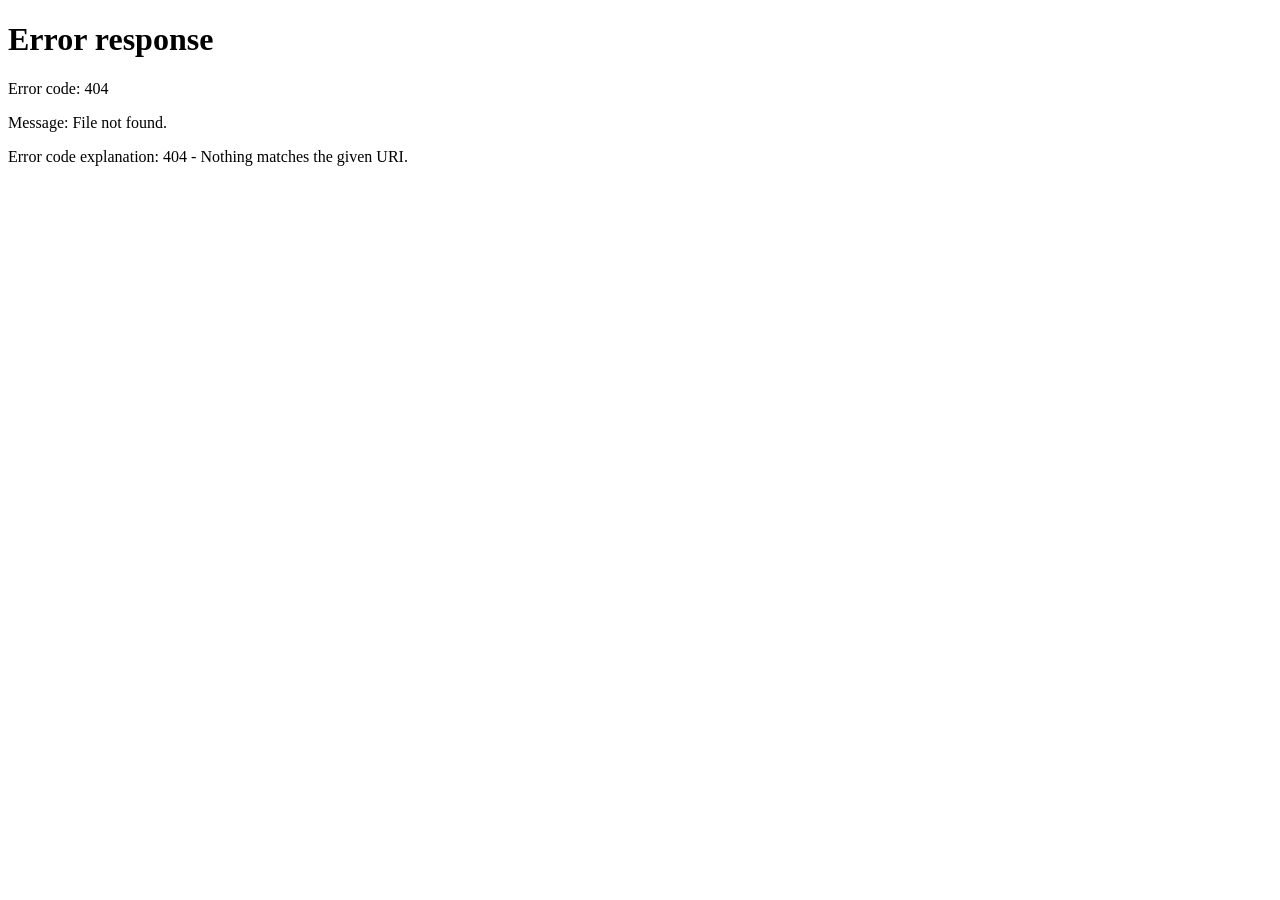
==== docs/index.html @ 7adda2de "feat: release v0.1.0 local broker, Chrome intake, contextual memory, and MCP installer" ====
<!doctype html>
<html lang="en">
<head>
  <meta charset="utf-8">
  <meta name="viewport" content="width=device-width, initial-scale=1">
  <meta http-equiv="refresh" content="0; url=/demo/">
  <meta name="description" content="Agent Autofill · macOS-first local personal-data broker">
  <title>Agent Autofill · macOS-first demo</title>
</head>
<body>
  <p>Opening the <a href="/demo/">Agent Autofill demo</a>…</p>
</body>
</html>
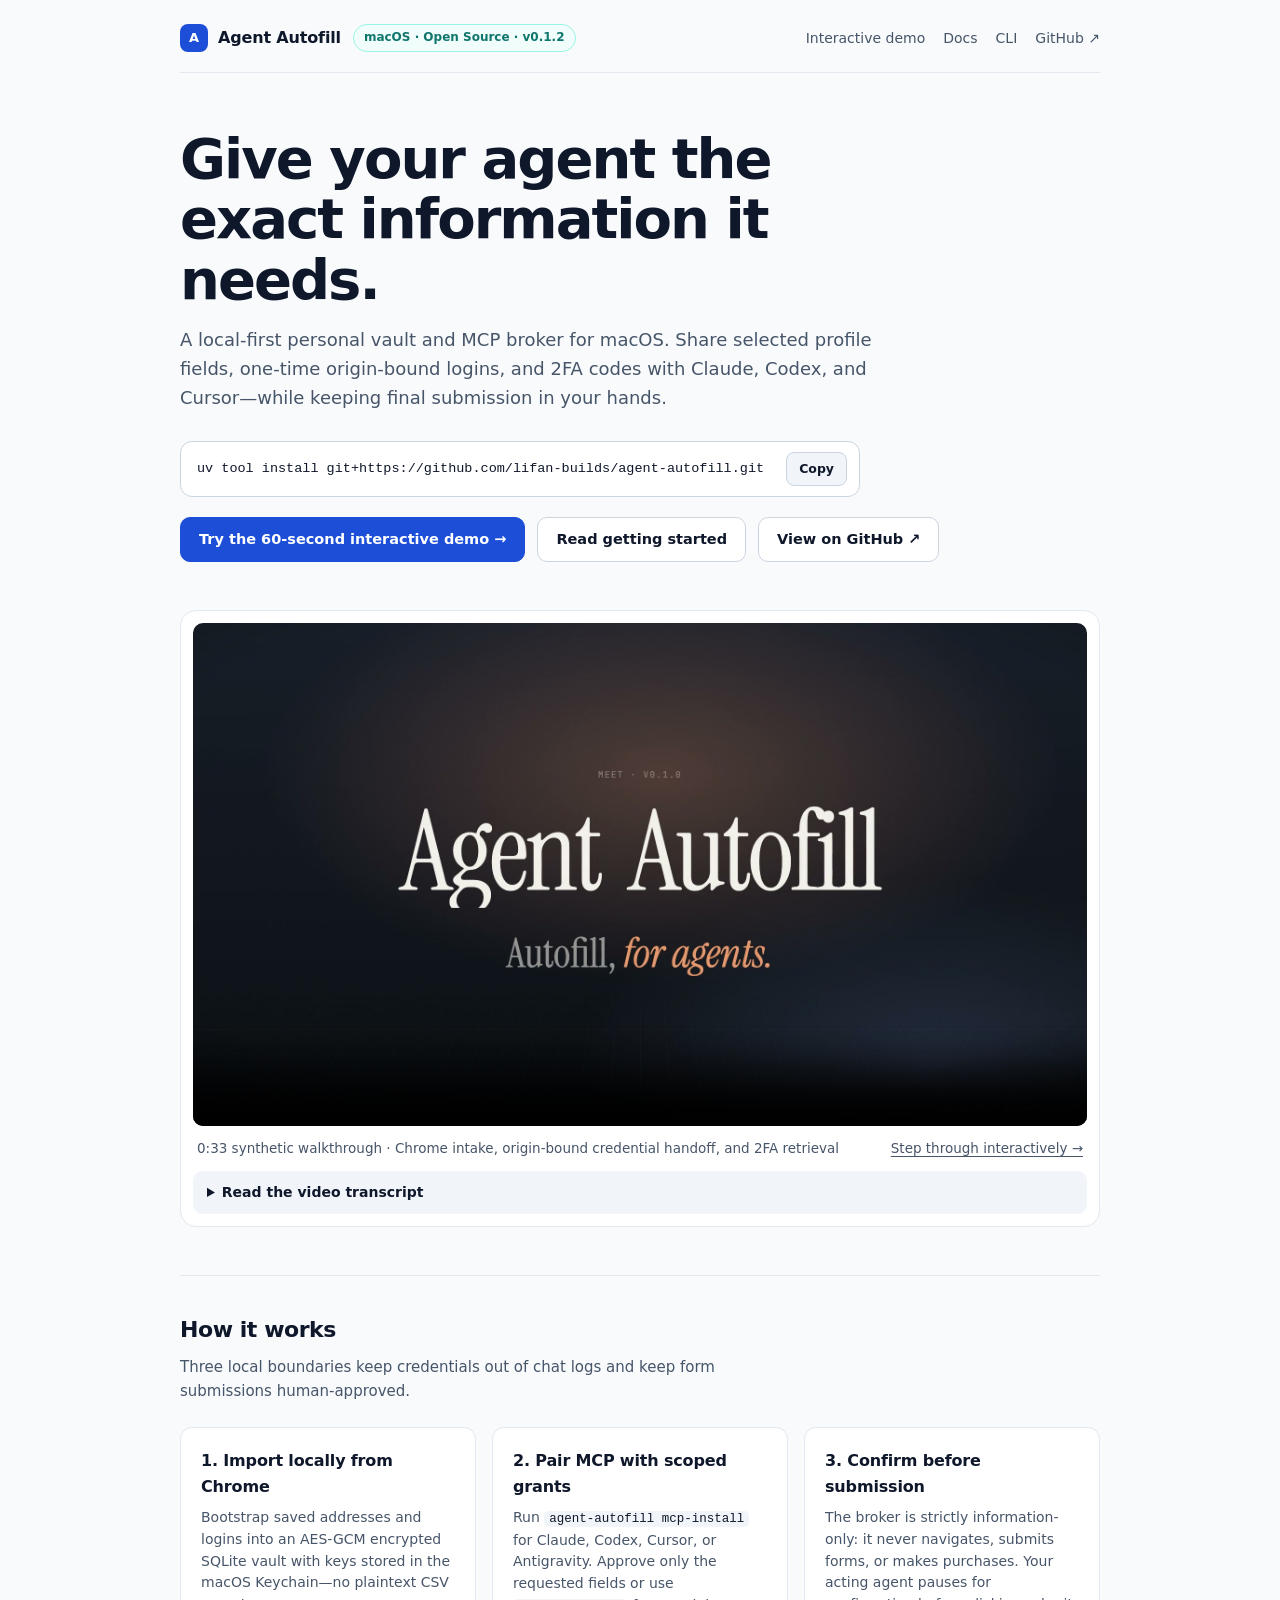
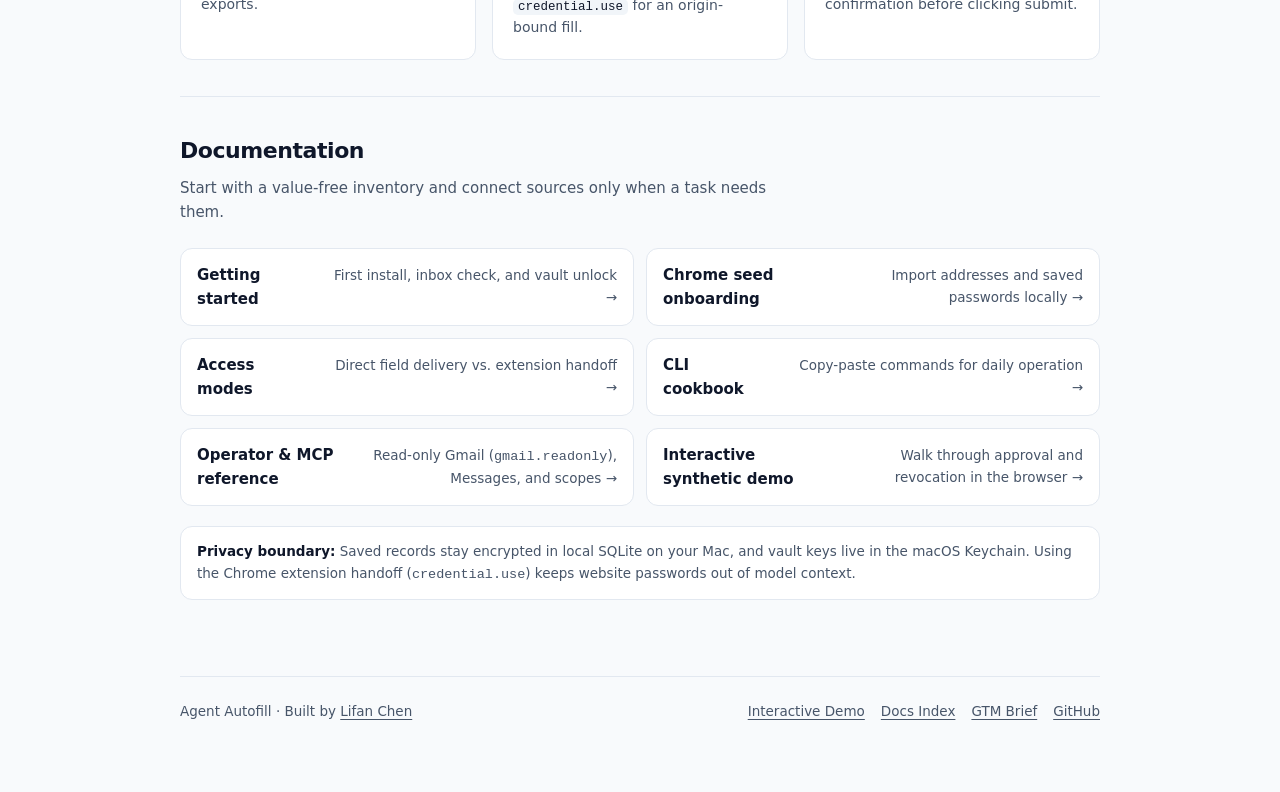
==== commit 86959003: "Redesign product landing page and streamline interactive demo" ====
--- a/docs/index.html
+++ b/docs/index.html
@@ -3,11 +3,552 @@
 <head>
   <meta charset="utf-8">
   <meta name="viewport" content="width=device-width, initial-scale=1">
-  <meta http-equiv="refresh" content="0; url=/demo/">
-  <meta name="description" content="Agent Autofill · macOS-first local personal-data broker">
-  <title>Agent Autofill · macOS-first demo</title>
+  <meta name="description" content="Agent Autofill is a local-first personal vault and MCP broker for AI agents on macOS: Chrome intake, origin-bound credential handoff, and scoped 2FA retrieval.">
+  <meta property="og:title" content="Agent Autofill — Give your agent the exact information it needs">
+  <meta property="og:description" content="Local-first personal vault and MCP broker for AI agents on macOS. Share selected fields, origin-bound logins, and 2FA codes with explicit approval.">
+  <meta property="og:type" content="website">
+  <meta property="og:image" content="assets/agent-autofill-tour.jpg">
+  <meta name="twitter:card" content="summary_large_image">
+  <title>Agent Autofill — Local personal-data broker for AI agents</title>
+  <style>
+    :root {
+      color-scheme: light;
+      --bg: #f8fafc;
+      --surface: #ffffff;
+      --surface-subtle: #f1f5f9;
+      --ink: #0f172a;
+      --muted: #475569;
+      --line: #e2e8f0;
+      --line-strong: #cbd5e1;
+      --accent: #1d4ed8;
+      --accent-hover: #1e40af;
+      --accent-soft: #eff6ff;
+      --teal: #0f766e;
+      --teal-soft: #f0fdfa;
+      font-family: -apple-system, BlinkMacSystemFont, "Segoe UI", system-ui, sans-serif;
+    }
+
+    * {
+      box-sizing: border-box;
+    }
+
+    ::selection {
+      background: #dbeafe;
+      color: var(--ink);
+    }
+
+    body {
+      margin: 0;
+      background-color: var(--bg);
+      color: var(--ink);
+      font-size: 16px;
+      line-height: 1.6;
+      -webkit-font-smoothing: antialiased;
+    }
+
+    a {
+      color: inherit;
+      text-underline-offset: 0.2em;
+    }
+
+    a:focus-visible,
+    button:focus-visible,
+    summary:focus-visible {
+      outline: 2px solid var(--accent);
+      outline-offset: 3px;
+      border-radius: 6px;
+    }
+
+    .shell {
+      max-width: 960px;
+      margin: 0 auto;
+      padding: 24px 20px 72px;
+    }
+
+    .topbar {
+      display: flex;
+      align-items: center;
+      justify-content: space-between;
+      gap: 16px;
+      padding-bottom: 20px;
+      border-bottom: 1px solid var(--line);
+    }
+
+    .brand {
+      display: inline-flex;
+      align-items: center;
+      gap: 10px;
+      font-weight: 700;
+      font-size: 16px;
+      text-decoration: none;
+      letter-spacing: -0.01em;
+    }
+
+    .brand-mark {
+      display: grid;
+      place-items: center;
+      width: 28px;
+      height: 28px;
+      border-radius: 8px;
+      background-color: var(--accent);
+      color: #ffffff;
+      font-size: 13px;
+      font-weight: 700;
+    }
+
+    .badge {
+      display: inline-flex;
+      align-items: center;
+      gap: 6px;
+      padding: 3px 10px;
+      border-radius: 999px;
+      background-color: var(--teal-soft);
+      border: 1px solid #99f6e4;
+      color: var(--teal);
+      font-size: 12px;
+      font-weight: 600;
+    }
+
+    .nav-links {
+      display: flex;
+      align-items: center;
+      gap: 18px;
+      font-size: 14px;
+      font-weight: 500;
+      color: var(--muted);
+    }
+
+    .nav-links a {
+      text-decoration: none;
+    }
+
+    .nav-links a:hover {
+      color: var(--ink);
+    }
+
+    .hero {
+      padding: 56px 0 40px;
+    }
+
+    h1 {
+      margin: 0 0 16px;
+      max-width: 18ch;
+      font-size: clamp(2.25rem, 4.8vw, 3.5rem);
+      line-height: 1.08;
+      letter-spacing: -0.035em;
+      font-weight: 750;
+    }
+
+    .lede {
+      margin: 0 0 28px;
+      max-width: 64ch;
+      color: var(--muted);
+      font-size: 18px;
+      line-height: 1.6;
+    }
+
+    .install-bar {
+      display: flex;
+      align-items: center;
+      justify-content: space-between;
+      gap: 12px;
+      max-width: 680px;
+      padding: 10px 12px 10px 16px;
+      background-color: var(--surface);
+      border: 1px solid var(--line-strong);
+      border-radius: 12px;
+      margin-bottom: 20px;
+    }
+
+    .install-bar code {
+      font-family: ui-monospace, SFMono-Regular, Menlo, monospace;
+      font-size: 13.5px;
+      color: var(--ink);
+      overflow-x: auto;
+      white-space: nowrap;
+    }
+
+    .copy-btn {
+      flex: none;
+      padding: 6px 12px;
+      border: 1px solid var(--line-strong);
+      border-radius: 8px;
+      background-color: var(--surface-subtle);
+      color: var(--ink);
+      font: inherit;
+      font-size: 12.5px;
+      font-weight: 600;
+      cursor: pointer;
+      transition: background-color 150ms ease;
+    }
+
+    .copy-btn:hover {
+      background-color: var(--line);
+    }
+
+    .actions {
+      display: flex;
+      flex-wrap: wrap;
+      align-items: center;
+      gap: 12px;
+    }
+
+    .btn {
+      display: inline-flex;
+      align-items: center;
+      justify-content: center;
+      padding: 10px 18px;
+      border-radius: 10px;
+      font-size: 14.5px;
+      font-weight: 600;
+      text-decoration: none;
+      transition: background-color 150ms ease, border-color 150ms ease;
+    }
+
+    .btn-primary {
+      background-color: var(--accent);
+      color: #ffffff;
+      border: 1px solid var(--accent);
+    }
+
+    .btn-primary:hover {
+      background-color: var(--accent-hover);
+    }
+
+    .btn-secondary {
+      background-color: var(--surface);
+      color: var(--ink);
+      border: 1px solid var(--line-strong);
+    }
+
+    .btn-secondary:hover {
+      background-color: var(--surface-subtle);
+    }
+
+    .media-frame {
+      margin: 8px 0 48px;
+      padding: 12px;
+      background-color: var(--surface);
+      border: 1px solid var(--line);
+      border-radius: 16px;
+    }
+
+    .media-frame video {
+      display: block;
+      width: 100%;
+      height: auto;
+      border-radius: 10px;
+    }
+
+    .media-meta {
+      display: flex;
+      flex-wrap: wrap;
+      align-items: center;
+      justify-content: space-between;
+      gap: 12px;
+      padding: 12px 4px 4px;
+      color: var(--muted);
+      font-size: 13.5px;
+    }
+
+    details.transcript {
+      margin-top: 8px;
+      padding: 10px 14px;
+      background-color: var(--surface-subtle);
+      border-radius: 10px;
+      font-size: 14px;
+      color: var(--muted);
+    }
+
+    details.transcript summary {
+      cursor: pointer;
+      font-weight: 600;
+      color: var(--ink);
+    }
+
+    details.transcript p {
+      margin: 10px 0 0;
+      max-width: 68ch;
+    }
+
+    .section {
+      padding: 36px 0;
+      border-top: 1px solid var(--line);
+    }
+
+    .section h2 {
+      margin: 0 0 8px;
+      font-size: 22px;
+      letter-spacing: -0.02em;
+    }
+
+    .section-intro {
+      margin: 0 0 24px;
+      color: var(--muted);
+      max-width: 62ch;
+      font-size: 15px;
+    }
+
+    .steps-grid {
+      display: grid;
+      grid-template-columns: repeat(3, 1fr);
+      gap: 16px;
+    }
+
+    .step-item {
+      padding: 20px;
+      background-color: var(--surface);
+      border: 1px solid var(--line);
+      border-radius: 12px;
+    }
+
+    .step-item h3 {
+      margin: 0 0 8px;
+      font-size: 16px;
+      letter-spacing: -0.01em;
+    }
+
+    .step-item p {
+      margin: 0;
+      color: var(--muted);
+      font-size: 14px;
+      line-height: 1.55;
+    }
+
+    .step-item code {
+      font-family: ui-monospace, SFMono-Regular, Menlo, monospace;
+      font-size: 12.5px;
+      padding: 1px 5px;
+      border-radius: 5px;
+      background-color: var(--surface-subtle);
+      color: var(--ink);
+    }
+
+    .docs-grid {
+      display: grid;
+      grid-template-columns: repeat(2, 1fr);
+      gap: 12px;
+    }
+
+    .doc-link {
+      display: flex;
+      align-items: baseline;
+      justify-content: space-between;
+      gap: 12px;
+      padding: 14px 16px;
+      background-color: var(--surface);
+      border: 1px solid var(--line);
+      border-radius: 12px;
+      text-decoration: none;
+      transition: border-color 150ms ease, background-color 150ms ease;
+    }
+
+    .doc-link:hover {
+      border-color: var(--accent);
+      background-color: var(--accent-soft);
+    }
+
+    .doc-link strong {
+      font-size: 15px;
+      color: var(--ink);
+    }
+
+    .doc-link span {
+      font-size: 13.5px;
+      color: var(--muted);
+      text-align: right;
+    }
+
+    .trust-note {
+      margin-top: 20px;
+      padding: 14px 16px;
+      border-radius: 12px;
+      background-color: var(--surface);
+      border: 1px solid var(--line);
+      color: var(--muted);
+      font-size: 13.5px;
+    }
+
+    .trust-note strong {
+      color: var(--ink);
+    }
+
+    .footer {
+      display: flex;
+      flex-wrap: wrap;
+      justify-content: space-between;
+      gap: 16px;
+      margin-top: 40px;
+      padding-top: 24px;
+      border-top: 1px solid var(--line);
+      color: var(--muted);
+      font-size: 13.5px;
+    }
+
+    .footer-links {
+      display: flex;
+      flex-wrap: wrap;
+      gap: 16px;
+    }
+
+    @media (max-width: 760px) {
+      .steps-grid,
+      .docs-grid {
+        grid-template-columns: 1fr;
+      }
+
+      .topbar {
+        flex-direction: column;
+        align-items: flex-start;
+      }
+
+      .hero {
+        padding: 36px 0 28px;
+      }
+
+      .doc-link {
+        flex-direction: column;
+        gap: 4px;
+      }
+
+      .doc-link span {
+        text-align: left;
+      }
+    }
+  </style>
 </head>
 <body>
-  <p>Opening the <a href="/demo/">Agent Autofill demo</a>…</p>
+  <main class="shell">
+    <header class="topbar">
+      <div style="display:flex;align-items:center;gap:12px;flex-wrap:wrap">
+        <a class="brand" href="./">
+          <span class="brand-mark" aria-hidden="true">A</span>
+          <span>Agent Autofill</span>
+        </a>
+        <span class="badge">macOS · Open Source · v0.1.2</span>
+      </div>
+      <nav class="nav-links" aria-label="Primary">
+        <a href="demo/">Interactive demo</a>
+        <a href="getting-started.md">Docs</a>
+        <a href="cli.md">CLI</a>
+        <a href="https://github.com/lifan-builds/agent-autofill">GitHub ↗</a>
+      </nav>
+    </header>
+
+    <section class="hero" aria-labelledby="hero-title">
+      <h1 id="hero-title">Give your agent the exact information it needs.</h1>
+      <p class="lede">
+        A local-first personal vault and MCP broker for macOS. Share selected profile fields, one-time origin-bound logins, and 2FA codes with Claude, Codex, and Cursor—while keeping final submission in your hands.
+      </p>
+
+      <div class="install-bar" role="region" aria-label="Install command">
+        <code id="installCmd">uv tool install git+https://github.com/lifan-builds/agent-autofill.git</code>
+        <button type="button" class="copy-btn" id="copyBtn">Copy</button>
+      </div>
+
+      <div class="actions">
+        <a class="btn btn-primary" href="demo/">Try the 60-second interactive demo →</a>
+        <a class="btn btn-secondary" href="getting-started.md">Read getting started</a>
+        <a class="btn btn-secondary" href="https://github.com/lifan-builds/agent-autofill">View on GitHub ↗</a>
+      </div>
+    </section>
+
+    <section aria-label="Product walkthrough video">
+      <div class="media-frame">
+        <video controls playsinline preload="metadata" poster="assets/agent-autofill-tour.jpg" width="1920" height="1080" aria-label="Agent Autofill 33-second product tour">
+          <source src="assets/agent-autofill-tour.mp4" type="video/mp4">
+          <p><a href="assets/agent-autofill-tour.mp4">Download the 33-second product tour (MP4)</a>.</p>
+        </video>
+        <div class="media-meta">
+          <span>0:33 synthetic walkthrough · Chrome intake, origin-bound credential handoff, and 2FA retrieval</span>
+          <a href="demo/">Step through interactively →</a>
+        </div>
+        <details class="transcript">
+          <summary>Read the video transcript</summary>
+          <p>Every time an AI agent hits a form, you end up retyping your address, pasting a password into chat, or hunting down a verification code. Agent Autofill is a local-first personal vault for AI agents on your Mac. Start from Chrome: it organizes saved addresses, confirms Home versus Work, and remembers those meanings across tasks. When a site needs a login or a two-factor code, it hands off a one-time, origin-bound token and pulls the code from connected email or Messages so your raw password never enters model context. And before anything is submitted, you stay in control.</p>
+        </details>
+      </div>
+    </section>
+
+    <section class="section" aria-labelledby="how-title">
+      <h2 id="how-title">How it works</h2>
+      <p class="section-intro">Three local boundaries keep credentials out of chat logs and keep form submissions human-approved.</p>
+      <div class="steps-grid">
+        <article class="step-item">
+          <h3>1. Import locally from Chrome</h3>
+          <p>Bootstrap saved addresses and logins into an AES-GCM encrypted SQLite vault with keys stored in the macOS Keychain—no plaintext CSV exports.</p>
+        </article>
+        <article class="step-item">
+          <h3>2. Pair MCP with scoped grants</h3>
+          <p>Run <code>agent-autofill mcp-install</code> for Claude, Codex, Cursor, or Antigravity. Approve only the requested fields or use <code>credential.use</code> for an origin-bound fill.</p>
+        </article>
+        <article class="step-item">
+          <h3>3. Confirm before submission</h3>
+          <p>The broker is strictly information-only: it never navigates, submits forms, or makes purchases. Your acting agent pauses for confirmation before clicking submit.</p>
+        </article>
+      </div>
+    </section>
+
+    <section class="section" aria-labelledby="docs-title">
+      <h2 id="docs-title">Documentation</h2>
+      <p class="section-intro">Start with a value-free inventory and connect sources only when a task needs them.</p>
+      <div class="docs-grid">
+        <a class="doc-link" href="getting-started.md">
+          <strong>Getting started</strong>
+          <span>First install, inbox check, and vault unlock →</span>
+        </a>
+        <a class="doc-link" href="chrome-seed-onboarding.md">
+          <strong>Chrome seed onboarding</strong>
+          <span>Import addresses and saved passwords locally →</span>
+        </a>
+        <a class="doc-link" href="access-modes.md">
+          <strong>Access modes</strong>
+          <span>Direct field delivery vs. extension handoff →</span>
+        </a>
+        <a class="doc-link" href="cli.md">
+          <strong>CLI cookbook</strong>
+          <span>Copy-paste commands for daily operation →</span>
+        </a>
+        <a class="doc-link" href="agent-autofill.md">
+          <strong>Operator &amp; MCP reference</strong>
+          <span>Read-only Gmail (<code>gmail.readonly</code>), Messages, and scopes →</span>
+        </a>
+        <a class="doc-link" href="demo/">
+          <strong>Interactive synthetic demo</strong>
+          <span>Walk through approval and revocation in the browser →</span>
+        </a>
+      </div>
+      <div class="trust-note">
+        <strong>Privacy boundary:</strong> Saved records stay encrypted in local SQLite on your Mac, and vault keys live in the macOS Keychain. Using the Chrome extension handoff (<code>credential.use</code>) keeps website passwords out of model context.
+      </div>
+    </section>
+
+    <footer class="footer">
+      <span>Agent Autofill · Built by <a href="https://clifan.com">Lifan Chen</a></span>
+      <div class="footer-links">
+        <a href="demo/">Interactive Demo</a>
+        <a href="index.md">Docs Index</a>
+        <a href="gtm.md">GTM Brief</a>
+        <a href="https://github.com/lifan-builds/agent-autofill">GitHub</a>
+      </div>
+    </footer>
+  </main>
+
+  <script>
+    (() => {
+      const btn = document.getElementById("copyBtn");
+      const cmd = document.getElementById("installCmd");
+      if (!btn || !cmd) return;
+      btn.addEventListener("click", async () => {
+        try {
+          await navigator.clipboard.writeText(cmd.textContent.trim());
+          btn.textContent = "Copied";
+          setTimeout(() => { btn.textContent = "Copy"; }, 1800);
+        } catch {
+          btn.textContent = "Select above";
+        }
+      });
+    })();
+  </script>
 </body>
 </html>
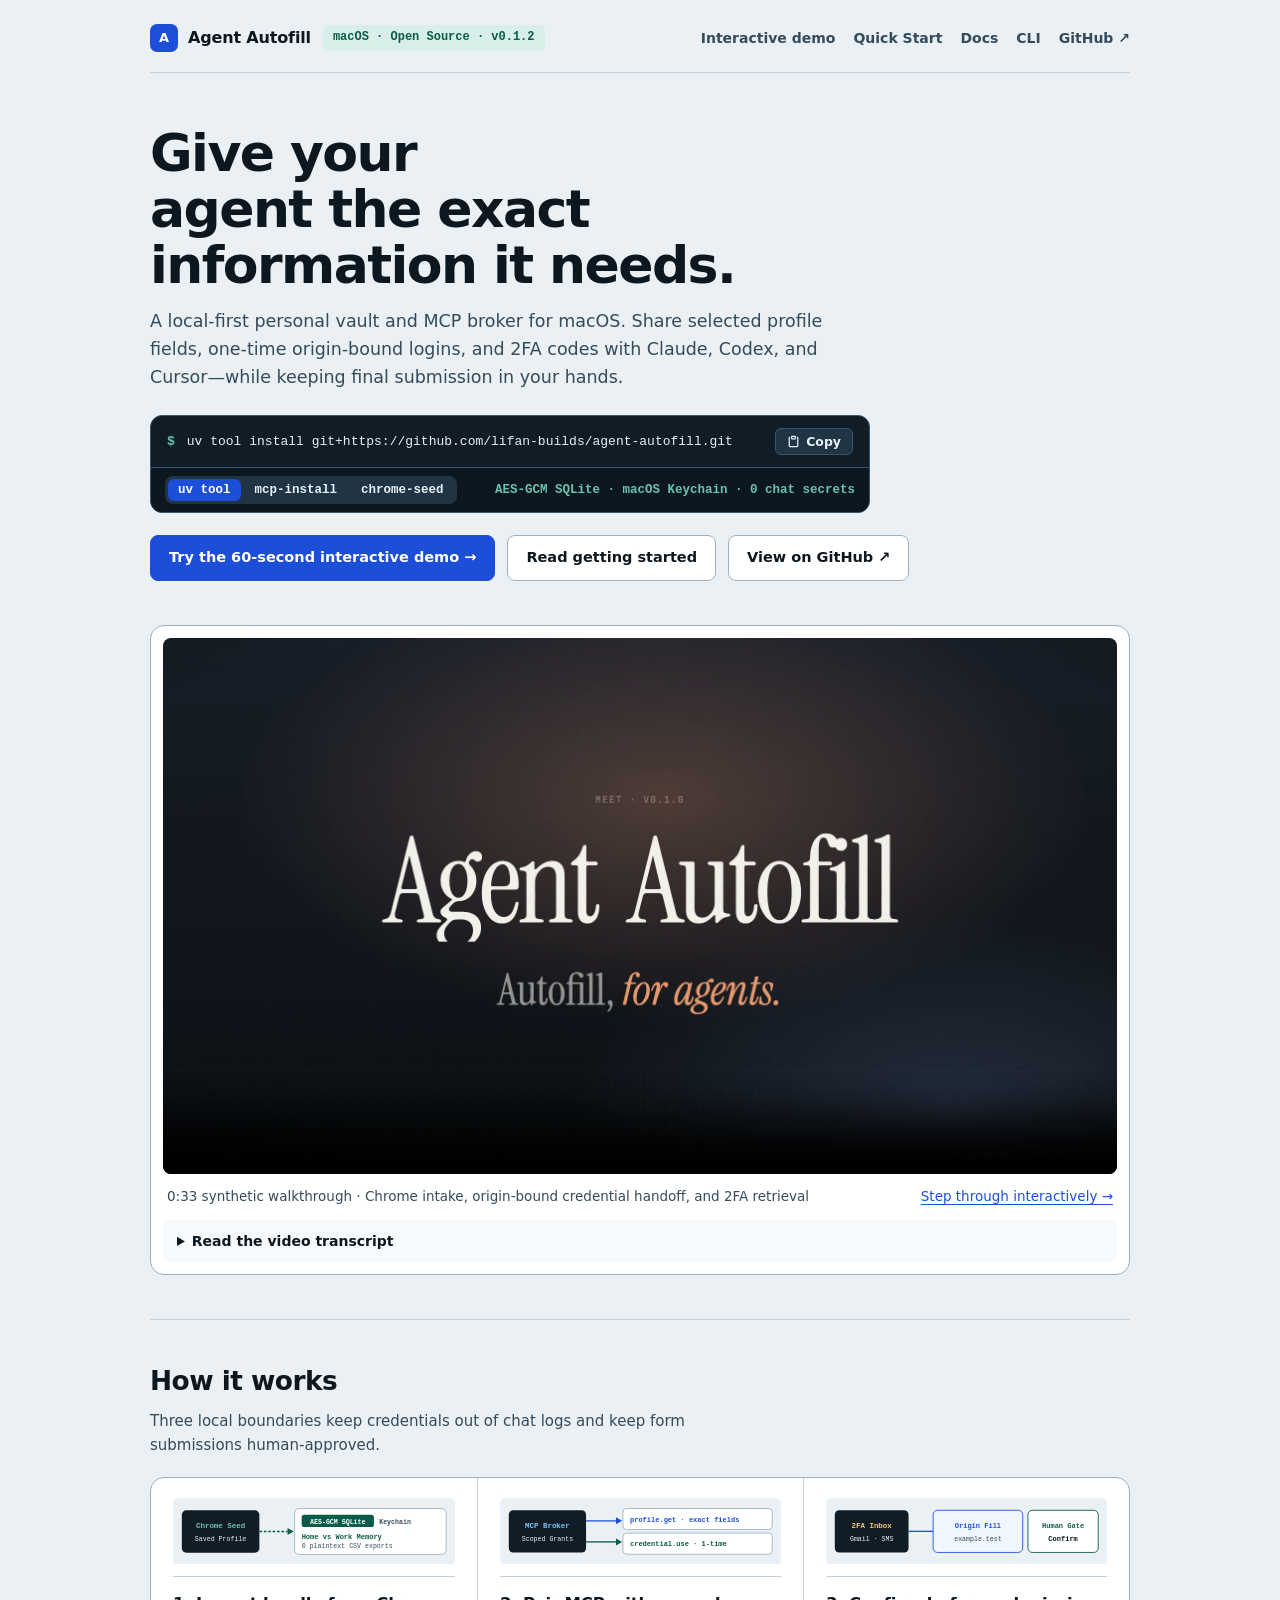
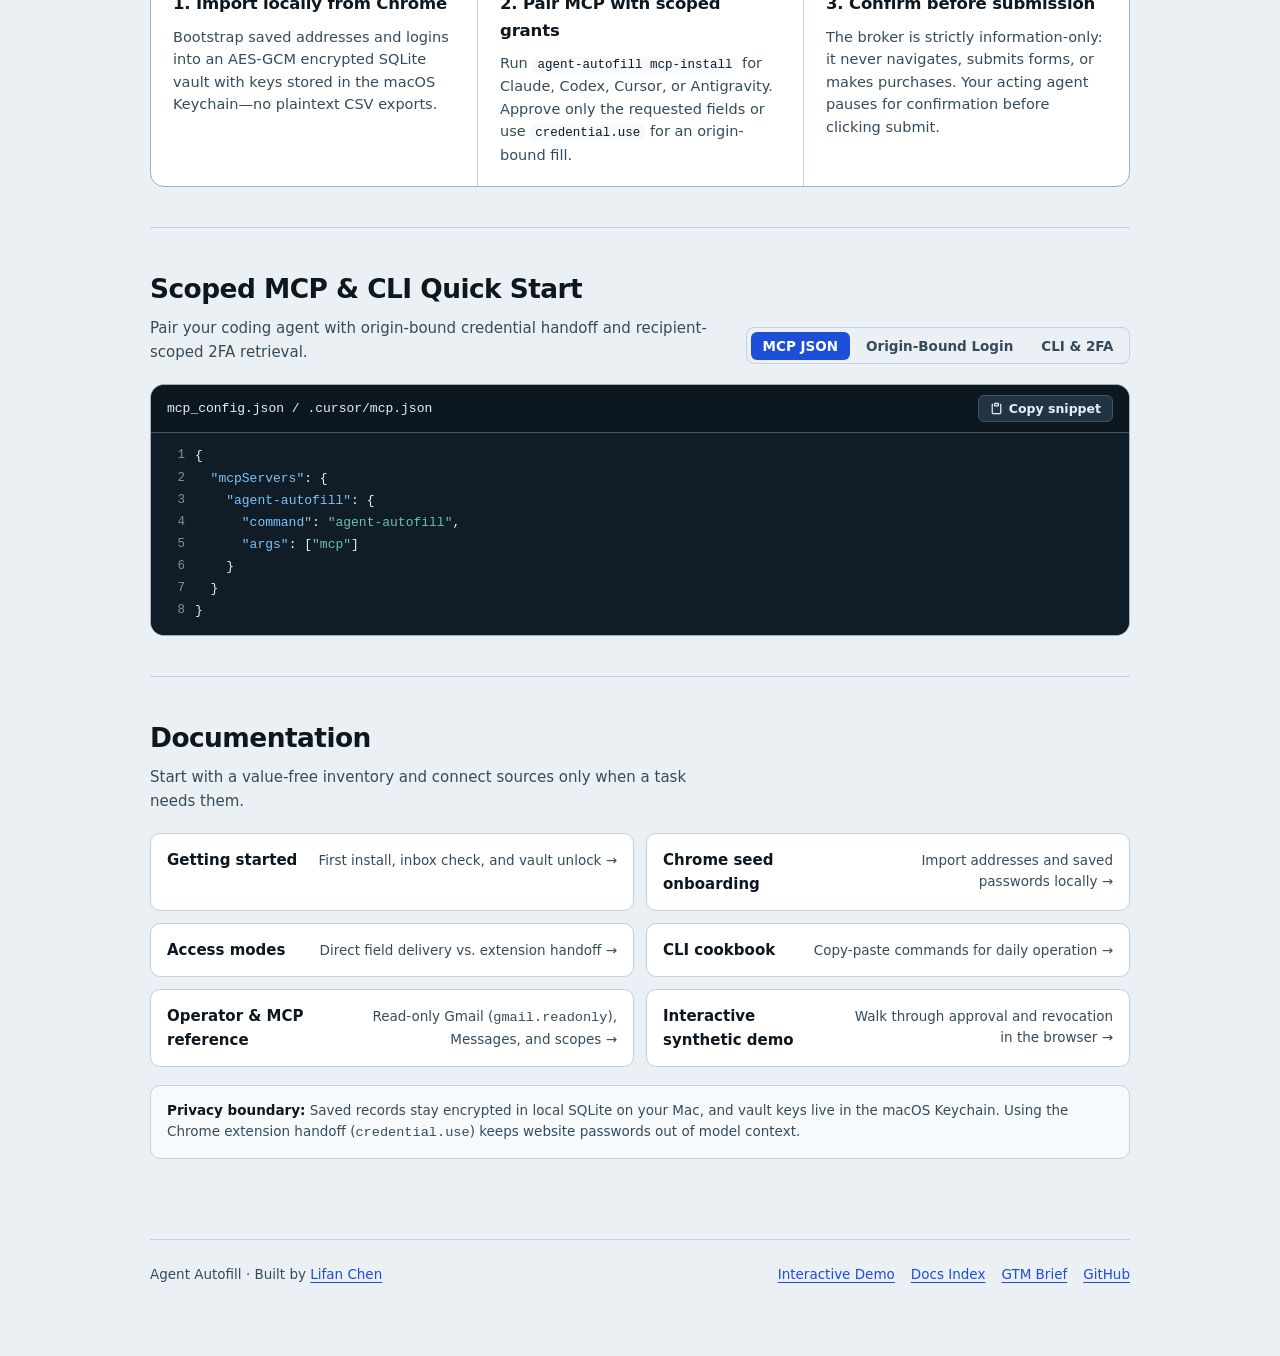
==== commit 780218de: "Upgrade product landing page and interactive demo with release craft pillars" ====
--- a/docs/index.html
+++ b/docs/index.html
@@ -9,23 +9,35 @@
   <meta property="og:type" content="website">
   <meta property="og:image" content="assets/agent-autofill-tour.jpg">
   <meta name="twitter:card" content="summary_large_image">
+  <link rel="icon" href="data:image/svg+xml,%3Csvg xmlns='http://www.w3.org/2000/svg' viewBox='0 0 32 32'%3E%3Crect width='32' height='32' rx='7' fill='%231d4ed8'/%3E%3Ctext x='16' y='22' text-anchor='middle' font-family='system-ui,sans-serif' font-size='18' font-weight='700' fill='%23fff'%3EA%3C/text%3E%3C/svg%3E">
   <title>Agent Autofill — Local personal-data broker for AI agents</title>
   <style>
     :root {
       color-scheme: light;
-      --bg: #f8fafc;
-      --surface: #ffffff;
-      --surface-subtle: #f1f5f9;
-      --ink: #0f172a;
-      --muted: #475569;
-      --line: #e2e8f0;
-      --line-strong: #cbd5e1;
+      --bg: #eaf0f4;
+      --surface: #f7fafc;
+      --surface-strong: #ffffff;
+      --code-bg: #101c26;
+      --code-sub: #0c1720;
+      --code-ink: #e6f0f7;
+      --code-control: #203444;
+      --code-control-hover: #2b4559;
+      --code-border: #38556b;
+      --ink: #0c1720;
+      --muted: #344b5c;
+      --bar-neutral: #7c93a6;
+      --line: #c4d1dc;
+      --line-strong: #9fb2c2;
       --accent: #1d4ed8;
       --accent-hover: #1e40af;
       --accent-soft: #eff6ff;
-      --teal: #0f766e;
-      --teal-soft: #f0fdfa;
-      font-family: -apple-system, BlinkMacSystemFont, "Segoe UI", system-ui, sans-serif;
+      --teal: #095c49;
+      --teal-soft: #d7efe8;
+      --signal: #b53f15;
+      --tok-fn: #7cc4fa;
+      --tok-num: #f7c873;
+      --font-sans: -apple-system, BlinkMacSystemFont, "Segoe UI", system-ui, sans-serif;
+      --font-mono: "JetBrains Mono", "SF Mono", Menlo, Consolas, ui-monospace, monospace;
     }
 
     * {
@@ -33,34 +45,42 @@
     }
 
     ::selection {
-      background: #dbeafe;
-      color: var(--ink);
+      background: var(--accent);
+      color: var(--surface-strong);
     }
 
     body {
       margin: 0;
       background-color: var(--bg);
       color: var(--ink);
+      font-family: var(--font-sans);
       font-size: 16px;
       line-height: 1.6;
       -webkit-font-smoothing: antialiased;
     }
 
     a {
-      color: inherit;
+      color: var(--accent);
       text-underline-offset: 0.2em;
     }
 
-    a:focus-visible,
-    button:focus-visible,
-    summary:focus-visible {
-      outline: 2px solid var(--accent);
+    a:hover {
+      color: var(--accent-hover);
+    }
+
+    :focus-visible {
+      outline: 2.5px solid var(--signal);
       outline-offset: 3px;
       border-radius: 6px;
     }
 
+    code {
+      font-family: var(--font-mono);
+      font-size: 0.85rem;
+    }
+
     .shell {
-      max-width: 960px;
+      max-width: 1020px;
       margin: 0 auto;
       padding: 24px 20px 72px;
     }
@@ -70,8 +90,16 @@
       align-items: center;
       justify-content: space-between;
       gap: 16px;
+      flex-wrap: wrap;
       padding-bottom: 20px;
       border-bottom: 1px solid var(--line);
+    }
+
+    .brand-group {
+      display: flex;
+      align-items: center;
+      gap: 12px;
+      flex-wrap: wrap;
     }
 
     .brand {
@@ -80,6 +108,7 @@
       gap: 10px;
       font-weight: 700;
       font-size: 16px;
+      color: var(--ink);
       text-decoration: none;
       letter-spacing: -0.01em;
     }
@@ -89,7 +118,7 @@
       place-items: center;
       width: 28px;
       height: 28px;
-      border-radius: 8px;
+      border-radius: 7px;
       background-color: var(--accent);
       color: #ffffff;
       font-size: 13px;
@@ -101,10 +130,11 @@
       align-items: center;
       gap: 6px;
       padding: 3px 10px;
-      border-radius: 999px;
+      border-radius: 6px;
       background-color: var(--teal-soft);
-      border: 1px solid #99f6e4;
       color: var(--teal);
+      font-family: var(--font-mono);
+      font-variant-numeric: tabular-nums;
       font-size: 12px;
       font-weight: 600;
     }
@@ -113,77 +143,166 @@
       display: flex;
       align-items: center;
       gap: 18px;
+      flex-wrap: wrap;
       font-size: 14px;
-      font-weight: 500;
+      font-weight: 600;
+    }
+
+    .nav-links a {
       color: var(--muted);
-    }
-
-    .nav-links a {
       text-decoration: none;
     }
 
     .nav-links a:hover {
       color: var(--ink);
+      text-decoration: underline;
     }
 
     .hero {
-      padding: 56px 0 40px;
+      padding: 52px 0 40px;
     }
 
     h1 {
-      margin: 0 0 16px;
+      margin: 0 0 14px;
       max-width: 18ch;
-      font-size: clamp(2.25rem, 4.8vw, 3.5rem);
+      font-size: clamp(2.2rem, 4.5vw, 3.25rem);
       line-height: 1.08;
-      letter-spacing: -0.035em;
-      font-weight: 750;
+      letter-spacing: -0.03em;
+      font-weight: 800;
+      text-wrap: balance;
     }
 
     .lede {
-      margin: 0 0 28px;
-      max-width: 64ch;
+      margin: 0 0 24px;
+      max-width: 62ch;
       color: var(--muted);
-      font-size: 18px;
+      font-size: 17.5px;
       line-height: 1.6;
+      text-wrap: pretty;
+    }
+
+    /* Unified Two-Tier Terminal Install Bar */
+    .install-widget {
+      max-width: 720px;
+      margin-bottom: 22px;
+      background: var(--code-bg);
+      color: var(--code-ink);
+      border: 1px solid var(--code-border);
+      border-radius: 12px;
+      overflow: hidden;
     }
 
     .install-bar {
       display: flex;
       align-items: center;
+      gap: 12px;
+      padding: 12px 16px;
+      font-family: var(--font-mono);
+      font-size: 13px;
+    }
+
+    .prompt-char {
+      color: #6bc2ad;
+      user-select: none;
+      font-weight: 700;
+    }
+
+    .install-bar code {
+      flex: 1;
+      min-width: 0;
+      color: var(--code-ink);
+      font-size: 13px;
+      white-space: normal;
+      overflow-wrap: anywhere;
+      line-height: 1.45;
+    }
+
+    .install-meta {
+      display: flex;
+      align-items: center;
       justify-content: space-between;
-      gap: 12px;
-      max-width: 680px;
-      padding: 10px 12px 10px 16px;
-      background-color: var(--surface);
-      border: 1px solid var(--line-strong);
-      border-radius: 12px;
-      margin-bottom: 20px;
-    }
-
-    .install-bar code {
-      font-family: ui-monospace, SFMono-Regular, Menlo, monospace;
-      font-size: 13.5px;
-      color: var(--ink);
-      overflow-x: auto;
-      white-space: nowrap;
-    }
-
-    .copy-btn {
-      flex: none;
-      padding: 6px 12px;
-      border: 1px solid var(--line-strong);
+      gap: 10px;
+      flex-wrap: wrap;
+      padding: 8px 14px;
+      background: var(--code-sub);
+      border-top: 1px solid var(--code-border);
+    }
+
+    .install-switch {
+      display: inline-flex;
+      gap: 4px;
+      background: var(--code-control);
+      padding: 3px;
       border-radius: 8px;
-      background-color: var(--surface-subtle);
-      color: var(--ink);
-      font: inherit;
+      flex-wrap: wrap;
+    }
+
+    .install-tab {
+      background: transparent;
+      color: var(--code-ink);
+      border: none;
+      border-radius: 6px;
+      padding: 4px 10px;
+      font-family: var(--font-mono);
       font-size: 12.5px;
       font-weight: 600;
       cursor: pointer;
-      transition: background-color 150ms ease;
+      transition: background-color 140ms ease, color 140ms ease;
+    }
+
+    .install-tab:hover {
+      background: var(--code-control-hover);
+    }
+
+    .install-tab[aria-selected="true"] {
+      background: var(--accent);
+      color: var(--surface-strong);
+    }
+
+    .guard-inline {
+      font-family: var(--font-mono);
+      font-variant-numeric: tabular-nums;
+      font-size: 12.5px;
+      color: #6bc2ad;
+      font-weight: 600;
+    }
+
+    .copy-btn {
+      display: inline-flex;
+      align-items: center;
+      gap: 6px;
+      flex-shrink: 0;
+      background: var(--code-control);
+      color: var(--code-ink);
+      border: 1px solid var(--code-border);
+      border-radius: 6px;
+      padding: 5px 11px;
+      font-family: var(--font-sans);
+      font-size: 12.5px;
+      font-weight: 600;
+      cursor: pointer;
+      transition: background-color 140ms ease, border-color 140ms ease;
     }
 
     .copy-btn:hover {
-      background-color: var(--line);
+      background: var(--code-control-hover);
+    }
+
+    .copy-btn .icon-check {
+      display: none;
+    }
+
+    .copy-btn.is-copied {
+      border-color: #26997f;
+      color: #b0e2d5;
+    }
+
+    .copy-btn.is-copied .icon-clip {
+      display: none;
+    }
+
+    .copy-btn.is-copied .icon-check {
+      display: block;
     }
 
     .actions {
@@ -198,7 +317,7 @@
       align-items: center;
       justify-content: center;
       padding: 10px 18px;
-      border-radius: 10px;
+      border-radius: 8px;
       font-size: 14.5px;
       font-weight: 600;
       text-decoration: none;
@@ -213,31 +332,33 @@
 
     .btn-primary:hover {
       background-color: var(--accent-hover);
+      color: #ffffff;
     }
 
     .btn-secondary {
+      background-color: var(--surface-strong);
+      color: var(--ink);
+      border: 1px solid var(--line-strong);
+    }
+
+    .btn-secondary:hover {
       background-color: var(--surface);
       color: var(--ink);
+    }
+
+    .media-frame {
+      margin: 4px 0 44px;
+      padding: 12px;
+      background-color: var(--surface-strong);
       border: 1px solid var(--line-strong);
-    }
-
-    .btn-secondary:hover {
-      background-color: var(--surface-subtle);
-    }
-
-    .media-frame {
-      margin: 8px 0 48px;
-      padding: 12px;
-      background-color: var(--surface);
-      border: 1px solid var(--line);
-      border-radius: 16px;
+      border-radius: 14px;
     }
 
     .media-frame video {
       display: block;
       width: 100%;
       height: auto;
-      border-radius: 10px;
+      border-radius: 8px;
     }
 
     .media-meta {
@@ -249,13 +370,14 @@
       padding: 12px 4px 4px;
       color: var(--muted);
       font-size: 13.5px;
+      font-variant-numeric: tabular-nums;
     }
 
     details.transcript {
       margin-top: 8px;
       padding: 10px 14px;
-      background-color: var(--surface-subtle);
-      border-radius: 10px;
+      background-color: var(--surface);
+      border-radius: 8px;
       font-size: 14px;
       color: var(--muted);
     }
@@ -268,60 +390,196 @@
 
     details.transcript p {
       margin: 10px 0 0;
-      max-width: 68ch;
+      max-width: 66ch;
     }
 
     .section {
-      padding: 36px 0;
+      padding: 40px 0;
       border-top: 1px solid var(--line);
     }
 
+    .section-head {
+      display: flex;
+      align-items: flex-end;
+      justify-content: space-between;
+      gap: 16px;
+      flex-wrap: wrap;
+      margin-bottom: 20px;
+    }
+
     .section h2 {
-      margin: 0 0 8px;
-      font-size: 22px;
+      margin: 0 0 6px;
+      font-size: clamp(1.35rem, 2.2vw, 1.65rem);
       letter-spacing: -0.02em;
     }
 
     .section-intro {
-      margin: 0 0 24px;
+      margin: 0;
       color: var(--muted);
-      max-width: 62ch;
+      max-width: 60ch;
       font-size: 15px;
     }
 
-    .steps-grid {
+    /* Recessed Segmented Pill Controls */
+    .tab-group {
+      display: inline-flex;
+      align-items: center;
+      gap: 4px;
+      flex-wrap: wrap;
+      background: var(--bg);
+      padding: 3.5px;
+      border-radius: 8px;
+      border: 1px solid var(--line);
+    }
+
+    .config-tab {
+      background: transparent;
+      color: var(--muted);
+      border: none;
+      border-radius: 6px;
+      padding: 6px 12px;
+      font-family: var(--font-sans);
+      font-size: 13.5px;
+      font-weight: 600;
+      cursor: pointer;
+      transition: background-color 140ms ease, color 140ms ease;
+    }
+
+    .config-tab:hover {
+      color: var(--ink);
+    }
+
+    .config-tab[aria-selected="true"] {
+      background: var(--accent);
+      color: var(--surface-strong);
+    }
+
+    /* 3 Architecture / Workflow Pillars with Inline SVG Schematics */
+    .arch-grid {
       display: grid;
       grid-template-columns: repeat(3, 1fr);
-      gap: 16px;
-    }
-
-    .step-item {
-      padding: 20px;
-      background-color: var(--surface);
-      border: 1px solid var(--line);
-      border-radius: 12px;
-    }
-
-    .step-item h3 {
+      background-color: var(--surface-strong);
+      border: 1px solid var(--line-strong);
+      border-radius: 14px;
+      overflow: hidden;
+    }
+
+    .arch-col {
+      padding: 20px 22px;
+      min-width: 0;
+    }
+
+    .arch-col + .arch-col {
+      border-left: 1px solid var(--line);
+    }
+
+    .arch-schematic {
+      display: block;
+      width: 100%;
+      height: auto;
+      margin-bottom: 14px;
+      padding-bottom: 12px;
+      border-bottom: 1px solid var(--line);
+    }
+
+    .arch-col h3 {
       margin: 0 0 8px;
-      font-size: 16px;
+      font-size: 16.5px;
       letter-spacing: -0.01em;
     }
 
-    .step-item p {
+    .arch-col p {
       margin: 0;
       color: var(--muted);
-      font-size: 14px;
+      font-size: 14.5px;
       line-height: 1.55;
     }
 
-    .step-item code {
-      font-family: ui-monospace, SFMono-Regular, Menlo, monospace;
+    .arch-col code {
       font-size: 12.5px;
       padding: 1px 5px;
       border-radius: 5px;
-      background-color: var(--surface-subtle);
+      background-color: var(--surface);
       color: var(--ink);
+    }
+
+    /* Syntax-Highlighted Code & Config Snippet */
+    .config-box {
+      background: var(--code-bg);
+      border: 1px solid var(--line-strong);
+      border-radius: 14px;
+      overflow: hidden;
+    }
+
+    .code-toolbar {
+      display: flex;
+      align-items: center;
+      justify-content: space-between;
+      gap: 12px;
+      padding: 10px 16px;
+      background: var(--code-sub);
+      border-bottom: 1px solid var(--code-border);
+      font-family: var(--font-mono);
+      font-size: 13px;
+      color: var(--code-ink);
+    }
+
+    .trace-code {
+      margin: 0;
+      padding: 12px 0;
+      background: var(--code-bg);
+      color: var(--code-ink);
+      font-family: var(--font-mono);
+      font-variant-numeric: tabular-nums;
+      font-size: 13px;
+      line-height: 1.55;
+      overflow-x: auto;
+      white-space: normal;
+      display: flex;
+      flex-direction: column;
+    }
+
+    .code-line {
+      display: block;
+      white-space: pre-wrap;
+      overflow-wrap: break-word;
+      padding: 1px 16px 1px 42px;
+      position: relative;
+      border-left: 2px solid transparent;
+    }
+
+    .code-line::before {
+      content: attr(data-line);
+      position: absolute;
+      left: 10px;
+      width: 22px;
+      text-align: right;
+      color: var(--bar-neutral);
+      font-size: 12.5px;
+      user-select: none;
+    }
+
+    .tok-comment {
+      color: var(--line-strong);
+      font-style: italic;
+    }
+
+    .tok-kw {
+      color: #f0a68b;
+      font-weight: 600;
+    }
+
+    .tok-fn {
+      color: var(--tok-fn);
+    }
+
+    .tok-str {
+      color: #6bc2ad;
+    }
+
+    .tok-num {
+      color: var(--tok-num);
+      font-weight: 600;
     }
 
     .docs-grid {
@@ -336,9 +594,9 @@
       justify-content: space-between;
       gap: 12px;
       padding: 14px 16px;
-      background-color: var(--surface);
+      background-color: var(--surface-strong);
       border: 1px solid var(--line);
-      border-radius: 12px;
+      border-radius: 10px;
       text-decoration: none;
       transition: border-color 150ms ease, background-color 150ms ease;
     }
@@ -360,9 +618,9 @@
     }
 
     .trust-note {
-      margin-top: 20px;
+      margin-top: 18px;
       padding: 14px 16px;
-      border-radius: 12px;
+      border-radius: 10px;
       background-color: var(--surface);
       border: 1px solid var(--line);
       color: var(--muted);
@@ -391,10 +649,15 @@
       gap: 16px;
     }
 
-    @media (max-width: 760px) {
-      .steps-grid,
+    @media (max-width: 820px) {
+      .arch-grid,
       .docs-grid {
         grid-template-columns: 1fr;
+      }
+
+      .arch-col + .arch-col {
+        border-left: none;
+        border-top: 1px solid var(--line);
       }
 
       .topbar {
@@ -420,7 +683,7 @@
 <body>
   <main class="shell">
     <header class="topbar">
-      <div style="display:flex;align-items:center;gap:12px;flex-wrap:wrap">
+      <div class="brand-group">
         <a class="brand" href="./">
           <span class="brand-mark" aria-hidden="true">A</span>
           <span>Agent Autofill</span>
@@ -429,6 +692,7 @@
       </div>
       <nav class="nav-links" aria-label="Primary">
         <a href="demo/">Interactive demo</a>
+        <a href="#quickstart">Quick Start</a>
         <a href="getting-started.md">Docs</a>
         <a href="cli.md">CLI</a>
         <a href="https://github.com/lifan-builds/agent-autofill">GitHub ↗</a>
@@ -441,9 +705,26 @@
         A local-first personal vault and MCP broker for macOS. Share selected profile fields, one-time origin-bound logins, and 2FA codes with Claude, Codex, and Cursor—while keeping final submission in your hands.
       </p>
 
-      <div class="install-bar" role="region" aria-label="Install command">
-        <code id="installCmd">uv tool install git+https://github.com/lifan-builds/agent-autofill.git</code>
-        <button type="button" class="copy-btn" id="copyBtn">Copy</button>
+      <div class="install-widget" role="region" aria-label="Install command">
+        <div class="install-bar">
+          <span class="prompt-char" aria-hidden="true">$</span>
+          <code id="installCmd" aria-live="polite">uv tool install git+https://github.com/lifan-builds/agent-autofill.git</code>
+          <button type="button" class="copy-btn" id="copyBtn" data-copy-target="installCmd" aria-live="polite">
+            <svg class="copy-icon" viewBox="0 0 16 16" width="13" height="13" aria-hidden="true">
+              <path class="icon-clip" fill="currentColor" d="M5.75 1a.75.75 0 0 0-.75.75v3c0 .414.336.75.75.75h4.5a.75.75 0 0 0 .75-.75v-3a.75.75 0 0 0-.75-.75h-4.5Zm.75 3V2.5h3V4h-3Zm-2.874-.467a.75.75 0 0 0-.752-1.298A1.75 1.75 0 0 0 2 3.75v9.5c0 .966.784 1.75 1.75 1.75h8.5A1.75 1.75 0 0 0 14 13.25v-9.5a1.75 1.75 0 0 0-.874-1.515.75.75 0 1 0-.752 1.298.25.25 0 0 1 .126.217v9.5a.25.25 0 0 1-.25.25h-8.5a.25.25 0 0 1-.25-.25v-9.5a.25.25 0 0 1 .126-.217Z"/>
+              <path class="icon-check" fill="currentColor" d="M13.78 4.22a.75.75 0 0 1 0 1.06l-7.25 7.25a.75.75 0 0 1-1.06 0L2.22 9.28a.75.75 0 0 1 1.06-1.06L6 10.94l6.72-6.72a.75.75 0 0 1 1.06 0Z"/>
+            </svg>
+            <span class="copy-label">Copy</span>
+          </button>
+        </div>
+        <div class="install-meta">
+          <div class="install-switch" role="tablist" aria-label="Install and setup commands">
+            <button type="button" class="install-tab" id="tab-install-uv" role="tab" aria-selected="true" aria-controls="installCmd" tabindex="0" data-cmd="uv tool install git+https://github.com/lifan-builds/agent-autofill.git">uv tool</button>
+            <button type="button" class="install-tab" id="tab-install-mcp" role="tab" aria-selected="false" aria-controls="installCmd" tabindex="-1" data-cmd="agent-autofill mcp-install --client all">mcp-install</button>
+            <button type="button" class="install-tab" id="tab-install-seed" role="tab" aria-selected="false" aria-controls="installCmd" tabindex="-1" data-cmd="agent-autofill chrome-seed --import">chrome-seed</button>
+          </div>
+          <code class="guard-inline">AES-GCM SQLite · macOS Keychain · 0 chat secrets</code>
+        </div>
       </div>
 
       <div class="actions">
@@ -471,27 +752,104 @@
     </section>
 
     <section class="section" aria-labelledby="how-title">
-      <h2 id="how-title">How it works</h2>
-      <p class="section-intro">Three local boundaries keep credentials out of chat logs and keep form submissions human-approved.</p>
-      <div class="steps-grid">
-        <article class="step-item">
+      <div class="section-head">
+        <div>
+          <h2 id="how-title">How it works</h2>
+          <p class="section-intro">Three local boundaries keep credentials out of chat logs and keep form submissions human-approved.</p>
+        </div>
+      </div>
+      <div class="arch-grid">
+        <article class="arch-col">
+          <svg class="arch-schematic" viewBox="0 0 320 76" aria-hidden="true">
+            <rect x="0" y="0" width="320" height="76" rx="6" fill="#eaf0f4"/>
+            <rect x="10" y="14" width="88" height="48" rx="5" fill="#101c26"/>
+            <text x="54" y="34" text-anchor="middle" font-family="JetBrains Mono, monospace" font-size="8.5" font-weight="700" fill="#6bc2ad">Chrome Seed</text>
+            <text x="54" y="49" text-anchor="middle" font-family="JetBrains Mono, monospace" font-size="7.5" fill="#e6f0f7">Saved Profile</text>
+            <line x1="98" y1="38" x2="130" y2="38" stroke="#095c49" stroke-width="1.5" stroke-dasharray="3 2"/>
+            <polygon points="130,34 137,38 130,42" fill="#095c49"/>
+            <rect x="138" y="12" width="172" height="52" rx="5" fill="#ffffff" stroke="#9fb2c2" stroke-width="1"/>
+            <rect x="146" y="19" width="82" height="14" rx="3" fill="#095c49"/>
+            <text x="187" y="29" text-anchor="middle" font-family="JetBrains Mono, monospace" font-size="7.5" font-weight="700" fill="#ffffff">AES-GCM SQLite</text>
+            <text x="234" y="29" font-family="JetBrains Mono, monospace" font-size="7.5" font-weight="600" fill="#344b5c">Keychain</text>
+            <text x="146" y="46" font-family="JetBrains Mono, monospace" font-size="8" font-weight="700" fill="#095c49">Home vs Work Memory</text>
+            <text x="146" y="57" font-family="JetBrains Mono, monospace" font-size="7.5" fill="#344b5c">0 plaintext CSV exports</text>
+          </svg>
           <h3>1. Import locally from Chrome</h3>
           <p>Bootstrap saved addresses and logins into an AES-GCM encrypted SQLite vault with keys stored in the macOS Keychain—no plaintext CSV exports.</p>
         </article>
-        <article class="step-item">
+        <article class="arch-col">
+          <svg class="arch-schematic" viewBox="0 0 320 76" aria-hidden="true">
+            <rect x="0" y="0" width="320" height="76" rx="6" fill="#eaf0f4"/>
+            <rect x="10" y="14" width="88" height="48" rx="5" fill="#101c26"/>
+            <text x="54" y="34" text-anchor="middle" font-family="JetBrains Mono, monospace" font-size="8.5" font-weight="700" fill="#7cc4fa">MCP Broker</text>
+            <text x="54" y="49" text-anchor="middle" font-family="JetBrains Mono, monospace" font-size="7.5" fill="#e6f0f7">Scoped Grants</text>
+            <line x1="98" y1="26" x2="132" y2="26" stroke="#1d4ed8" stroke-width="1.5"/>
+            <polygon points="132,22 139,26 132,30" fill="#1d4ed8"/>
+            <line x1="98" y1="50" x2="132" y2="50" stroke="#095c49" stroke-width="1.5"/>
+            <polygon points="132,46 139,50 132,54" fill="#095c49"/>
+            <rect x="140" y="12" width="170" height="24" rx="4" fill="#ffffff" stroke="#9fb2c2" stroke-width="1"/>
+            <text x="148" y="27" font-family="JetBrains Mono, monospace" font-size="8" font-weight="700" fill="#1d4ed8">profile.get · exact fields</text>
+            <rect x="140" y="40" width="170" height="24" rx="4" fill="#ffffff" stroke="#9fb2c2" stroke-width="1"/>
+            <text x="148" y="55" font-family="JetBrains Mono, monospace" font-size="8" font-weight="700" fill="#095c49">credential.use · 1-time</text>
+          </svg>
           <h3>2. Pair MCP with scoped grants</h3>
           <p>Run <code>agent-autofill mcp-install</code> for Claude, Codex, Cursor, or Antigravity. Approve only the requested fields or use <code>credential.use</code> for an origin-bound fill.</p>
         </article>
-        <article class="step-item">
+        <article class="arch-col">
+          <svg class="arch-schematic" viewBox="0 0 320 76" aria-hidden="true">
+            <rect x="0" y="0" width="320" height="76" rx="6" fill="#eaf0f4"/>
+            <rect x="10" y="14" width="84" height="48" rx="5" fill="#101c26"/>
+            <text x="52" y="34" text-anchor="middle" font-family="JetBrains Mono, monospace" font-size="8.5" font-weight="700" fill="#f7c873">2FA Inbox</text>
+            <text x="52" y="49" text-anchor="middle" font-family="JetBrains Mono, monospace" font-size="7.5" fill="#e6f0f7">Gmail · SMS</text>
+            <line x1="94" y1="38" x2="122" y2="38" stroke="#1d4ed8" stroke-width="1.5"/>
+            <rect x="122" y="14" width="102" height="48" rx="5" fill="#eff6ff" stroke="#1d4ed8" stroke-width="1"/>
+            <text x="173" y="34" text-anchor="middle" font-family="JetBrains Mono, monospace" font-size="8" font-weight="700" fill="#1d4ed8">Origin Fill</text>
+            <text x="173" y="49" text-anchor="middle" font-family="JetBrains Mono, monospace" font-size="7.5" fill="#344b5c">example.test</text>
+            <rect x="230" y="14" width="80" height="48" rx="5" fill="#ffffff" stroke="#095c49" stroke-width="1"/>
+            <text x="270" y="34" text-anchor="middle" font-family="JetBrains Mono, monospace" font-size="8" font-weight="700" fill="#095c49">Human Gate</text>
+            <text x="270" y="49" text-anchor="middle" font-family="JetBrains Mono, monospace" font-size="8" font-weight="700" fill="#0c1720">Confirm</text>
+          </svg>
           <h3>3. Confirm before submission</h3>
           <p>The broker is strictly information-only: it never navigates, submits forms, or makes purchases. Your acting agent pauses for confirmation before clicking submit.</p>
         </article>
       </div>
     </section>
 
+    <section id="quickstart" class="section" aria-labelledby="quickstart-title">
+      <div class="section-head">
+        <div>
+          <h2 id="quickstart-title">Scoped MCP &amp; CLI Quick Start</h2>
+          <p class="section-intro">Pair your coding agent with origin-bound credential handoff and recipient-scoped 2FA retrieval.</p>
+        </div>
+        <div class="tab-group" role="tablist" aria-label="Select workflow snippet">
+          <button type="button" class="config-tab" id="tab-cfg-mcp" role="tab" aria-selected="true" aria-controls="config-panel" tabindex="0" data-config="mcp">MCP JSON</button>
+          <button type="button" class="config-tab" id="tab-cfg-cred" role="tab" aria-selected="false" aria-controls="config-panel" tabindex="-1" data-config="cred">Origin-Bound Login</button>
+          <button type="button" class="config-tab" id="tab-cfg-cli" role="tab" aria-selected="false" aria-controls="config-panel" tabindex="-1" data-config="cli">CLI &amp; 2FA</button>
+        </div>
+      </div>
+
+      <div class="config-box" id="config-panel" role="tabpanel" aria-labelledby="tab-cfg-mcp">
+        <div class="code-toolbar">
+          <span id="config-label">mcp_config.json / .cursor/mcp.json</span>
+          <button type="button" class="copy-btn" data-copy-target="config-code" aria-live="polite">
+            <svg class="copy-icon" viewBox="0 0 16 16" width="13" height="13" aria-hidden="true">
+              <path class="icon-clip" fill="currentColor" d="M5.75 1a.75.75 0 0 0-.75.75v3c0 .414.336.75.75.75h4.5a.75.75 0 0 0 .75-.75v-3a.75.75 0 0 0-.75-.75h-4.5Zm.75 3V2.5h3V4h-3Zm-2.874-.467a.75.75 0 0 0-.752-1.298A1.75 1.75 0 0 0 2 3.75v9.5c0 .966.784 1.75 1.75 1.75h8.5A1.75 1.75 0 0 0 14 13.25v-9.5a1.75 1.75 0 0 0-.874-1.515.75.75 0 1 0-.752 1.298.25.25 0 0 1 .126.217v9.5a.25.25 0 0 1-.25.25h-8.5a.25.25 0 0 1-.25-.25v-9.5a.25.25 0 0 1 .126-.217Z"/>
+              <path class="icon-check" fill="currentColor" d="M13.78 4.22a.75.75 0 0 1 0 1.06l-7.25 7.25a.75.75 0 0 1-1.06 0L2.22 9.28a.75.75 0 0 1 1.06-1.06L6 10.94l6.72-6.72a.75.75 0 0 1 1.06 0Z"/>
+            </svg>
+            <span class="copy-label">Copy snippet</span>
+          </button>
+        </div>
+        <pre class="trace-code" id="config-code"></pre>
+      </div>
+    </section>
+
     <section class="section" aria-labelledby="docs-title">
-      <h2 id="docs-title">Documentation</h2>
-      <p class="section-intro">Start with a value-free inventory and connect sources only when a task needs them.</p>
+      <div class="section-head">
+        <div>
+          <h2 id="docs-title">Documentation</h2>
+          <p class="section-intro">Start with a value-free inventory and connect sources only when a task needs them.</p>
+        </div>
+      </div>
       <div class="docs-grid">
         <a class="doc-link" href="getting-started.md">
           <strong>Getting started</strong>
@@ -536,18 +894,163 @@
 
   <script>
     (() => {
-      const btn = document.getElementById("copyBtn");
-      const cmd = document.getElementById("installCmd");
-      if (!btn || !cmd) return;
-      btn.addEventListener("click", async () => {
-        try {
-          await navigator.clipboard.writeText(cmd.textContent.trim());
-          btn.textContent = "Copied";
-          setTimeout(() => { btn.textContent = "Copy"; }, 1800);
-        } catch {
-          btn.textContent = "Select above";
+      const SNIPPETS = {
+        mcp: {
+          label: "mcp_config.json / .cursor/mcp.json",
+          code: `{
+  "mcpServers": {
+    "agent-autofill": {
+      "command": "agent-autofill",
+      "args": ["mcp"]
+    }
+  }
+}`
+        },
+        cred: {
+          label: "Origin-bound credential handoff (0 passwords in model context)",
+          code: `// Request a one-time origin-bound login token for the Chrome extension
+const handoff = await mcp.callTool("credential.use", {
+  origin: "https://github.com",
+  purpose: "Sign in to developer account",
+  delivery: "extension_handoff",
+  ttl_seconds: 600
+});
+// Returns handle_id only; raw password stays inside local Keychain + extension`
+        },
+        cli: {
+          label: "CLI inventory & recipient-scoped 2FA retrieval",
+          code: `# 1. Inspect value-free vault readiness
+agent-autofill status --json
+
+# 2. Fetch latest 6-digit OTP scoped to recipient and sender
+agent-autofill verification-code --recipient dev@example.com --sender github.com`
+        }
+      };
+
+      const TOKEN_REGEX = /("(?:[^"\\]|\\.)*"(?=\s*:))|("(?:[^"\\]|\\.)*"|'(?:[^'\\]|\\.)*'|\b(?:const|await|return|true|false|agent-autofill|uv|tool|install)\b|\b(?:mcpServers|command|args|callTool|origin|purpose|delivery|ttl_seconds|status|verification-code)\b|\b\d+\b)/g;
+
+      function highlightLine(lineText) {
+        const escaped = lineText
+          .replace(/&/g, "&amp;")
+          .replace(/</g, "&lt;")
+          .replace(/>/g, "&gt;");
+
+        if (/^\s*(?:\/\/|#)/.test(escaped)) {
+          return `<span class="tok-comment">${escaped}</span>`;
+        }
+
+        return escaped.replace(TOKEN_REGEX, (match, jsonKey, tok) => {
+          if (jsonKey) return `<span class="tok-fn">${jsonKey}</span>`;
+          if (!tok) return match;
+          if (tok.startsWith('"') || tok.startsWith("'")) {
+            return `<span class="tok-str">${tok}</span>`;
+          }
+          if (/^(const|await|return|true|false|agent-autofill|uv|tool|install)$/.test(tok)) {
+            return `<span class="tok-kw">${tok}</span>`;
+          }
+          if (/^\d+$/.test(tok)) {
+            return `<span class="tok-num">${tok}</span>`;
+          }
+          return `<span class="tok-fn">${tok}</span>`;
+        });
+      }
+
+      function renderCodeBlock(el, rawCode) {
+        el.dataset.rawCode = rawCode;
+        const lines = rawCode.split("\n");
+        el.innerHTML = lines
+          .map((line, i) => `<span class="code-line" data-line="${i + 1}">${highlightLine(line) || " "}</span>`)
+          .join("\n");
+      }
+
+      function bindTablist(selector, panelId, onSelect) {
+        const tabs = Array.from(document.querySelectorAll(selector));
+        const panel = panelId ? document.getElementById(panelId) : null;
+
+        function activate(btn, focusTab) {
+          for (const b of tabs) {
+            const active = b === btn;
+            b.setAttribute("aria-selected", active ? "true" : "false");
+            b.setAttribute("tabindex", active ? "0" : "-1");
+          }
+          if (panel && btn.id) {
+            panel.setAttribute("aria-labelledby", btn.id);
+          }
+          if (focusTab) btn.focus();
+          onSelect(btn);
+        }
+
+        tabs.forEach((btn, idx) => {
+          btn.addEventListener("click", () => activate(btn, false));
+          btn.addEventListener("keydown", (e) => {
+            let nextIdx = null;
+            if (e.key === "ArrowRight" || e.key === "ArrowDown") nextIdx = (idx + 1) % tabs.length;
+            else if (e.key === "ArrowLeft" || e.key === "ArrowUp") nextIdx = (idx - 1 + tabs.length) % tabs.length;
+            else if (e.key === "Home") nextIdx = 0;
+            else if (e.key === "End") nextIdx = tabs.length - 1;
+            if (nextIdx !== null) {
+              e.preventDefault();
+              activate(tabs[nextIdx], true);
+            }
+          });
+        });
+      }
+
+      bindTablist(".install-tab", null, (btn) => {
+        document.getElementById("installCmd").textContent = btn.dataset.cmd || "";
+      });
+
+      bindTablist(".config-tab", "config-panel", (btn) => {
+        const item = SNIPPETS[btn.dataset.config];
+        if (item) {
+          document.getElementById("config-label").textContent = item.label;
+          renderCodeBlock(document.getElementById("config-code"), item.code);
         }
       });
+
+      async function writeClipboardText(text) {
+        if (navigator.clipboard?.writeText) {
+          try {
+            await navigator.clipboard.writeText(text);
+            return true;
+          } catch (_) {}
+        }
+        const area = document.createElement("textarea");
+        area.value = text;
+        area.setAttribute("readonly", "");
+        area.style.position = "fixed";
+        area.style.opacity = "0";
+        document.body.append(area);
+        area.select();
+        let ok = false;
+        try {
+          ok = document.execCommand("copy");
+        } catch (_) {
+          ok = false;
+        }
+        area.remove();
+        return ok;
+      }
+
+      for (const copyBtn of document.querySelectorAll("[data-copy-target]")) {
+        const labelSpan = copyBtn.querySelector(".copy-label");
+        const defaultLabel = labelSpan ? labelSpan.textContent : "Copy";
+        copyBtn.addEventListener("click", async () => {
+          const target = document.getElementById(copyBtn.dataset.copyTarget);
+          if (!target) return;
+          const rawText = (target.dataset.rawCode || target.textContent || "").trim();
+          copyBtn.classList.add("is-copied");
+          if (labelSpan) labelSpan.textContent = "Copied";
+          clearTimeout(copyBtn._resetTimer);
+          copyBtn._resetTimer = setTimeout(() => {
+            copyBtn.classList.remove("is-copied");
+            if (labelSpan) labelSpan.textContent = defaultLabel;
+          }, 1600);
+          await writeClipboardText(rawText);
+        });
+      }
+
+      renderCodeBlock(document.getElementById("config-code"), SNIPPETS.mcp.code);
     })();
   </script>
 </body>
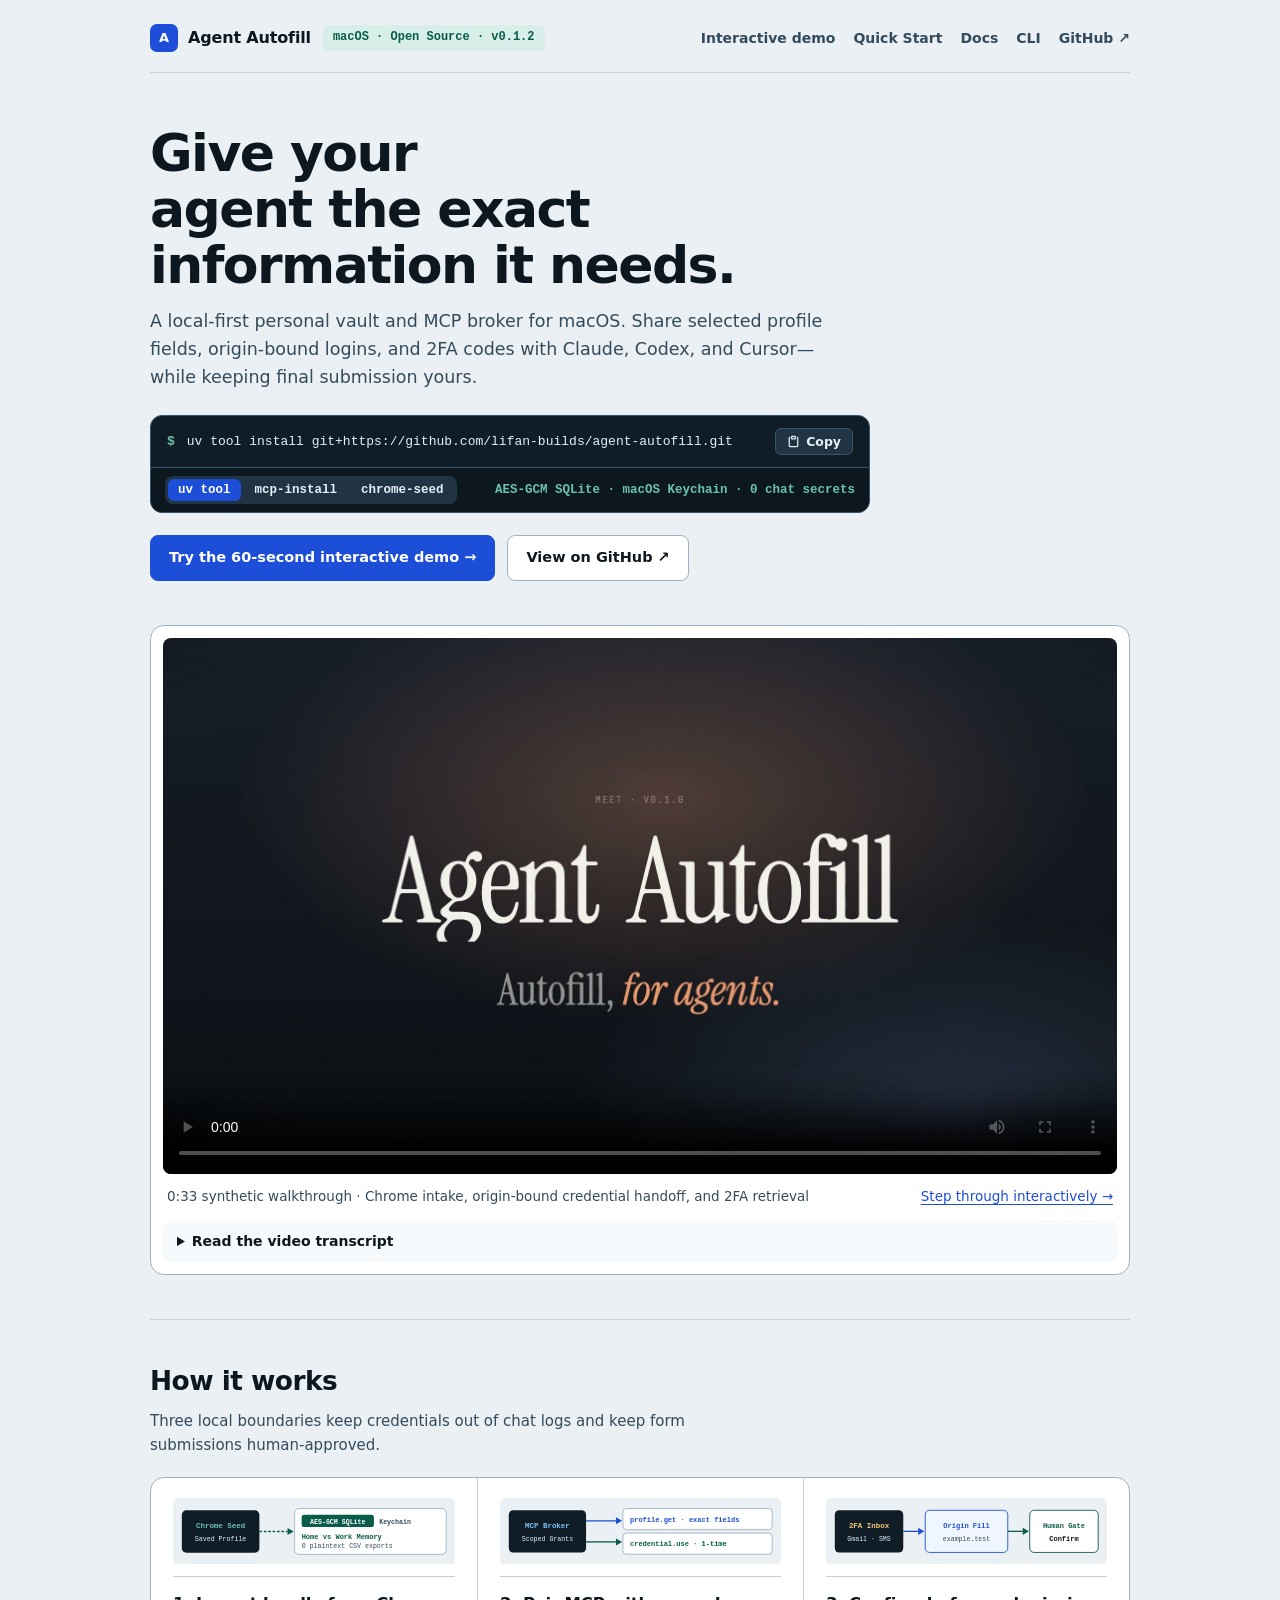
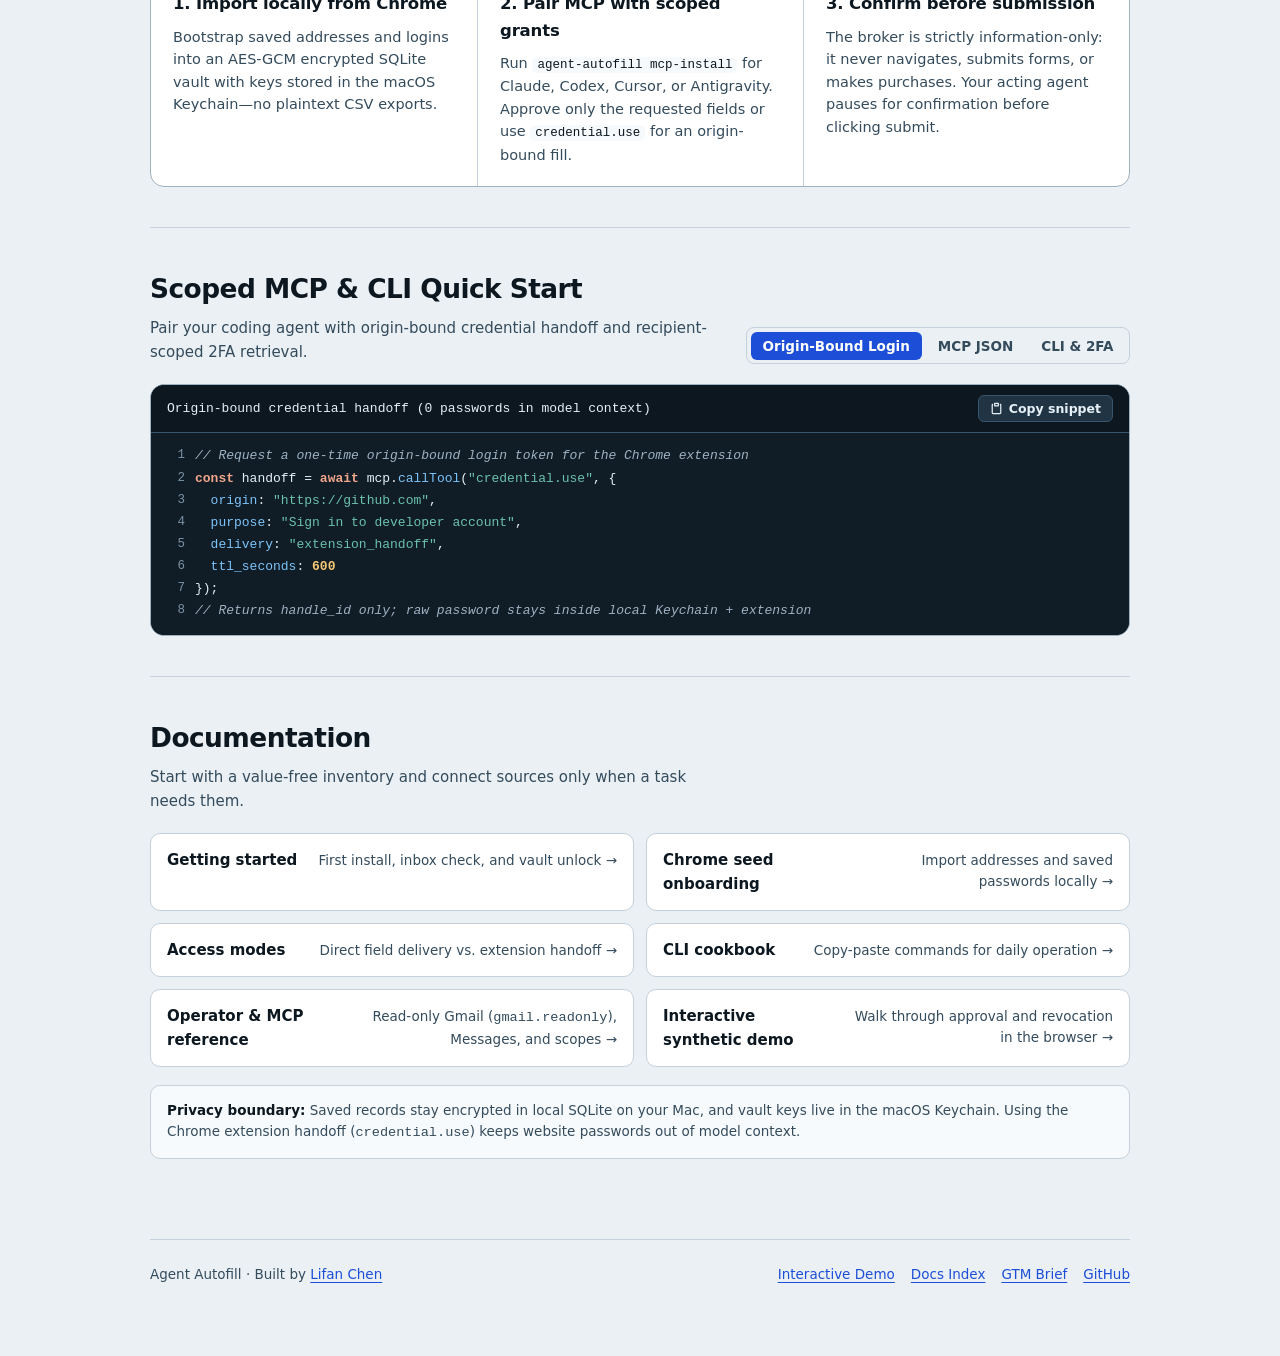
==== commit 744c9796: "fix(docs): refine interactive demo ARIA tabs, contrast, and noscript fallback" ====
--- a/docs/index.html
+++ b/docs/index.html
@@ -288,6 +288,13 @@
       background: var(--code-control-hover);
     }
 
+    .copy-btn:active,
+    .install-tab:active,
+    .config-tab:active,
+    .btn:active {
+      transform: translateY(1px);
+    }
+
     .copy-btn .icon-check {
       display: none;
     }
@@ -702,7 +709,7 @@
     <section class="hero" aria-labelledby="hero-title">
       <h1 id="hero-title">Give your agent the exact information it needs.</h1>
       <p class="lede">
-        A local-first personal vault and MCP broker for macOS. Share selected profile fields, one-time origin-bound logins, and 2FA codes with Claude, Codex, and Cursor—while keeping final submission in your hands.
+        A local-first personal vault and MCP broker for macOS. Share selected profile fields, origin-bound logins, and 2FA codes with Claude, Codex, and Cursor—while keeping final submission yours.
       </p>
 
       <div class="install-widget" role="region" aria-label="Install command">
@@ -729,7 +736,6 @@
 
       <div class="actions">
         <a class="btn btn-primary" href="demo/">Try the 60-second interactive demo →</a>
-        <a class="btn btn-secondary" href="getting-started.md">Read getting started</a>
         <a class="btn btn-secondary" href="https://github.com/lifan-builds/agent-autofill">View on GitHub ↗</a>
       </div>
     </section>
@@ -798,16 +804,19 @@
         <article class="arch-col">
           <svg class="arch-schematic" viewBox="0 0 320 76" aria-hidden="true">
             <rect x="0" y="0" width="320" height="76" rx="6" fill="#eaf0f4"/>
-            <rect x="10" y="14" width="84" height="48" rx="5" fill="#101c26"/>
-            <text x="52" y="34" text-anchor="middle" font-family="JetBrains Mono, monospace" font-size="8.5" font-weight="700" fill="#f7c873">2FA Inbox</text>
-            <text x="52" y="49" text-anchor="middle" font-family="JetBrains Mono, monospace" font-size="7.5" fill="#e6f0f7">Gmail · SMS</text>
-            <line x1="94" y1="38" x2="122" y2="38" stroke="#1d4ed8" stroke-width="1.5"/>
-            <rect x="122" y="14" width="102" height="48" rx="5" fill="#eff6ff" stroke="#1d4ed8" stroke-width="1"/>
-            <text x="173" y="34" text-anchor="middle" font-family="JetBrains Mono, monospace" font-size="8" font-weight="700" fill="#1d4ed8">Origin Fill</text>
-            <text x="173" y="49" text-anchor="middle" font-family="JetBrains Mono, monospace" font-size="7.5" fill="#344b5c">example.test</text>
-            <rect x="230" y="14" width="80" height="48" rx="5" fill="#ffffff" stroke="#095c49" stroke-width="1"/>
-            <text x="270" y="34" text-anchor="middle" font-family="JetBrains Mono, monospace" font-size="8" font-weight="700" fill="#095c49">Human Gate</text>
-            <text x="270" y="49" text-anchor="middle" font-family="JetBrains Mono, monospace" font-size="8" font-weight="700" fill="#0c1720">Confirm</text>
+            <rect x="10" y="14" width="78" height="48" rx="5" fill="#101c26"/>
+            <text x="49" y="34" text-anchor="middle" font-family="JetBrains Mono, monospace" font-size="8.5" font-weight="700" fill="#f7c873">2FA Inbox</text>
+            <text x="49" y="49" text-anchor="middle" font-family="JetBrains Mono, monospace" font-size="7.5" fill="#e6f0f7">Gmail · SMS</text>
+            <line x1="88" y1="38" x2="105" y2="38" stroke="#1d4ed8" stroke-width="1.5"/>
+            <polygon points="105,34 112,38 105,42" fill="#1d4ed8"/>
+            <rect x="113" y="14" width="94" height="48" rx="5" fill="#eff6ff" stroke="#1d4ed8" stroke-width="1"/>
+            <text x="160" y="34" text-anchor="middle" font-family="JetBrains Mono, monospace" font-size="8" font-weight="700" fill="#1d4ed8">Origin Fill</text>
+            <text x="160" y="49" text-anchor="middle" font-family="JetBrains Mono, monospace" font-size="7.5" fill="#344b5c">example.test</text>
+            <line x1="207" y1="38" x2="224" y2="38" stroke="#095c49" stroke-width="1.5"/>
+            <polygon points="224,34 231,38 224,42" fill="#095c49"/>
+            <rect x="232" y="14" width="78" height="48" rx="5" fill="#ffffff" stroke="#095c49" stroke-width="1"/>
+            <text x="271" y="34" text-anchor="middle" font-family="JetBrains Mono, monospace" font-size="8" font-weight="700" fill="#095c49">Human Gate</text>
+            <text x="271" y="49" text-anchor="middle" font-family="JetBrains Mono, monospace" font-size="8" font-weight="700" fill="#0c1720">Confirm</text>
           </svg>
           <h3>3. Confirm before submission</h3>
           <p>The broker is strictly information-only: it never navigates, submits forms, or makes purchases. Your acting agent pauses for confirmation before clicking submit.</p>
@@ -822,15 +831,15 @@
           <p class="section-intro">Pair your coding agent with origin-bound credential handoff and recipient-scoped 2FA retrieval.</p>
         </div>
         <div class="tab-group" role="tablist" aria-label="Select workflow snippet">
-          <button type="button" class="config-tab" id="tab-cfg-mcp" role="tab" aria-selected="true" aria-controls="config-panel" tabindex="0" data-config="mcp">MCP JSON</button>
-          <button type="button" class="config-tab" id="tab-cfg-cred" role="tab" aria-selected="false" aria-controls="config-panel" tabindex="-1" data-config="cred">Origin-Bound Login</button>
+          <button type="button" class="config-tab" id="tab-cfg-cred" role="tab" aria-selected="true" aria-controls="config-panel" tabindex="0" data-config="cred">Origin-Bound Login</button>
+          <button type="button" class="config-tab" id="tab-cfg-mcp" role="tab" aria-selected="false" aria-controls="config-panel" tabindex="-1" data-config="mcp">MCP JSON</button>
           <button type="button" class="config-tab" id="tab-cfg-cli" role="tab" aria-selected="false" aria-controls="config-panel" tabindex="-1" data-config="cli">CLI &amp; 2FA</button>
         </div>
       </div>
 
-      <div class="config-box" id="config-panel" role="tabpanel" aria-labelledby="tab-cfg-mcp">
+      <div class="config-box" id="config-panel" role="tabpanel" aria-labelledby="tab-cfg-cred">
         <div class="code-toolbar">
-          <span id="config-label">mcp_config.json / .cursor/mcp.json</span>
+          <span id="config-label">Origin-bound credential handoff (0 passwords in model context)</span>
           <button type="button" class="copy-btn" data-copy-target="config-code" aria-live="polite">
             <svg class="copy-icon" viewBox="0 0 16 16" width="13" height="13" aria-hidden="true">
               <path class="icon-clip" fill="currentColor" d="M5.75 1a.75.75 0 0 0-.75.75v3c0 .414.336.75.75.75h4.5a.75.75 0 0 0 .75-.75v-3a.75.75 0 0 0-.75-.75h-4.5Zm.75 3V2.5h3V4h-3Zm-2.874-.467a.75.75 0 0 0-.752-1.298A1.75 1.75 0 0 0 2 3.75v9.5c0 .966.784 1.75 1.75 1.75h8.5A1.75 1.75 0 0 0 14 13.25v-9.5a1.75 1.75 0 0 0-.874-1.515.75.75 0 1 0-.752 1.298.25.25 0 0 1 .126.217v9.5a.25.25 0 0 1-.25.25h-8.5a.25.25 0 0 1-.25-.25v-9.5a.25.25 0 0 1 .126-.217Z"/>
@@ -923,11 +932,11 @@
 agent-autofill status --json
 
 # 2. Fetch latest 6-digit OTP scoped to recipient and sender
-agent-autofill verification-code --recipient dev@example.com --sender github.com`
+agent-autofill verification-code --recipient "dev@example.com" --sender "github.com"`
         }
       };
 
-      const TOKEN_REGEX = /("(?:[^"\\]|\\.)*"(?=\s*:))|("(?:[^"\\]|\\.)*"|'(?:[^'\\]|\\.)*'|\b(?:const|await|return|true|false|agent-autofill|uv|tool|install)\b|\b(?:mcpServers|command|args|callTool|origin|purpose|delivery|ttl_seconds|status|verification-code)\b|\b\d+\b)/g;
+      const TOKEN_REGEX = /("(?:[^"\\]|\\.)*"(?=\s*:))|("(?:[^"\\]|\\.)*"|'(?:[^'\\]|\\.)*'|(?:\B--[a-z-]+)|\b(?:const|await|return|true|false|agent-autofill|uv|tool|install)\b|\b(?:mcpServers|command|args|callTool|origin|purpose|delivery|ttl_seconds|status|verification-code)\b|\b\d+\b)/g;
 
       function highlightLine(lineText) {
         const escaped = lineText
@@ -1050,7 +1059,7 @@
         });
       }
 
-      renderCodeBlock(document.getElementById("config-code"), SNIPPETS.mcp.code);
+      renderCodeBlock(document.getElementById("config-code"), SNIPPETS.cred.code);
     })();
   </script>
 </body>
